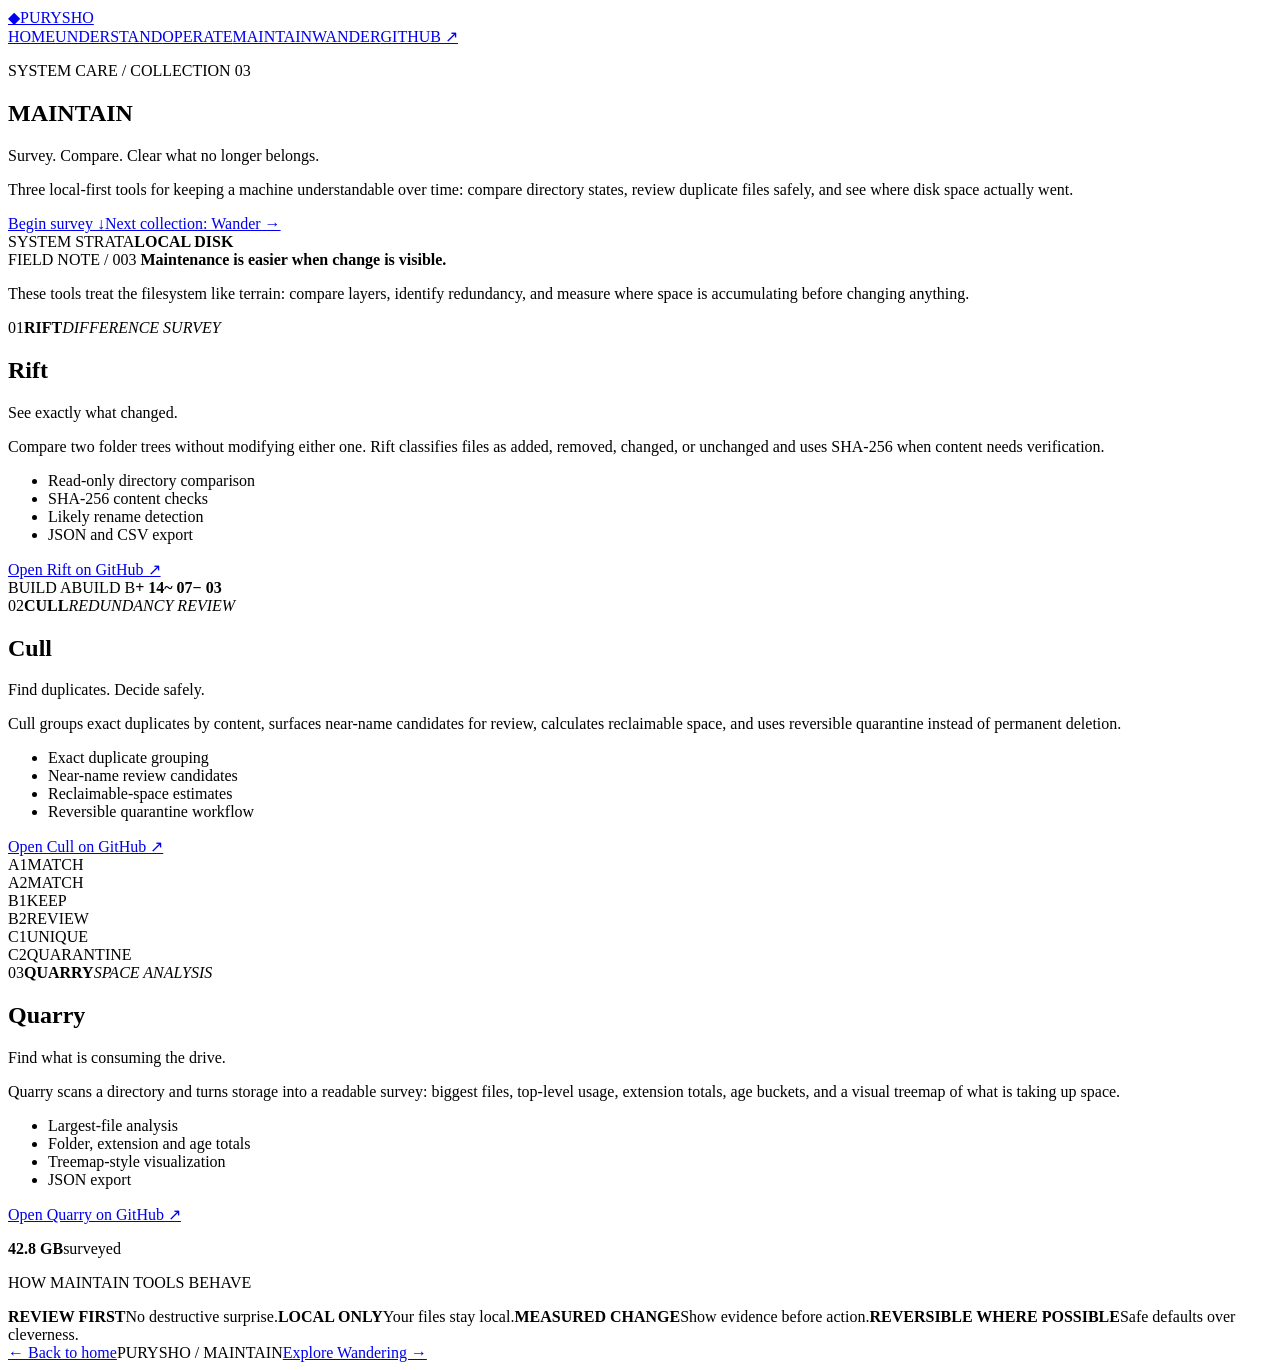
==== maintain/index.html @ 7afb48c5 "Add Maintain collection page" ====
<!doctype html>
<html lang="en">
<head>
<meta charset="utf-8" />
<meta name="viewport" content="width=device-width,initial-scale=1" />
<meta name="theme-color" content="#071008" />
<title>Maintain — Purysho</title>
<meta name="description" content="Maintain — Purysho tools for comparison, cleanup, disk analysis, and long-term system care." />
<link rel="stylesheet" href="style.css" />
</head>
<body>
<header class="survey-nav">
  <a class="brand" href="../"><span class="core">◆</span><span>PURYSHO</span></a>
  <nav aria-label="Primary navigation"><a href="../">HOME</a><a href="../understand/">UNDERSTAND</a><a href="../operate/">OPERATE</a><a class="active" href="./">MAINTAIN</a><a href="../wandering/">WANDER</a><a href="https://github.com/purysho" target="_blank" rel="noopener">GITHUB ↗</a></nav>
</header>

<main>
  <section class="hero">
    <div class="contours" aria-hidden="true"></div>
    <div class="hero-copy">
      <p class="eyebrow">SYSTEM CARE / COLLECTION 03</p>
      <h1>MAINTAIN</h1>
      <p class="subhead">Survey. Compare. Clear what no longer belongs.</p>
      <p class="lede">Three local-first tools for keeping a machine understandable over time: compare directory states, review duplicate files safely, and see where disk space actually went.</p>
      <div class="hero-actions"><a href="#rift">Begin survey ↓</a><a href="../wandering/">Next collection: Wander →</a></div>
    </div>
    <div class="core-sample" aria-label="Layered geological core diagram"><span class="cap">SYSTEM STRATA</span><i></i><i></i><i></i><i></i><i></i><b>LOCAL DISK</b></div>
  </section>

  <section class="field-note">
    <span>FIELD NOTE / 003</span>
    <strong>Maintenance is easier when change is visible.</strong>
    <p>These tools treat the filesystem like terrain: compare layers, identify redundancy, and measure where space is accumulating before changing anything.</p>
  </section>

  <section class="instrument rift" id="rift">
    <div class="meta"><span>01</span><b>RIFT</b><em>DIFFERENCE SURVEY</em></div>
    <div class="copy">
      <h2>Rift</h2><p class="thesis">See exactly what changed.</p>
      <p>Compare two folder trees without modifying either one. Rift classifies files as added, removed, changed, or unchanged and uses SHA-256 when content needs verification.</p>
      <ul><li>Read-only directory comparison</li><li>SHA-256 content checks</li><li>Likely rename detection</li><li>JSON and CSV export</li></ul>
      <a href="https://github.com/purysho/Rift" target="_blank" rel="noopener">Open Rift on GitHub ↗</a>
    </div>
    <div class="visual fault-map" aria-label="Fault line comparison map"><span class="left">BUILD A</span><span class="right">BUILD B</span><i class="fault f1"></i><i class="fault f2"></i><i class="fault f3"></i><b class="tag t1">+ 14</b><b class="tag t2">~ 07</b><b class="tag t3">− 03</b></div>
  </section>

  <section class="instrument cull" id="cull">
    <div class="meta"><span>02</span><b>CULL</b><em>REDUNDANCY REVIEW</em></div>
    <div class="copy">
      <h2>Cull</h2><p class="thesis">Find duplicates. Decide safely.</p>
      <p>Cull groups exact duplicates by content, surfaces near-name candidates for review, calculates reclaimable space, and uses reversible quarantine instead of permanent deletion.</p>
      <ul><li>Exact duplicate grouping</li><li>Near-name review candidates</li><li>Reclaimable-space estimates</li><li>Reversible quarantine workflow</li></ul>
      <a href="https://github.com/purysho/Cull" target="_blank" rel="noopener">Open Cull on GitHub ↗</a>
    </div>
    <div class="visual sample-grid" aria-label="Duplicate sample trays"><div>A1<span>MATCH</span></div><div>A2<span>MATCH</span></div><div>B1<span>KEEP</span></div><div>B2<span>REVIEW</span></div><div>C1<span>UNIQUE</span></div><div>C2<span>QUARANTINE</span></div></div>
  </section>

  <section class="instrument quarry" id="quarry">
    <div class="meta"><span>03</span><b>QUARRY</b><em>SPACE ANALYSIS</em></div>
    <div class="copy">
      <h2>Quarry</h2><p class="thesis">Find what is consuming the drive.</p>
      <p>Quarry scans a directory and turns storage into a readable survey: biggest files, top-level usage, extension totals, age buckets, and a visual treemap of what is taking up space.</p>
      <ul><li>Largest-file analysis</li><li>Folder, extension and age totals</li><li>Treemap-style visualization</li><li>JSON export</li></ul>
      <a href="https://github.com/purysho/Quarry" target="_blank" rel="noopener">Open Quarry on GitHub ↗</a>
    </div>
    <div class="visual bore" aria-label="Disk usage core sample"><div class="meter"><i style="--h:28%"></i><i style="--h:17%"></i><i style="--h:32%"></i><i style="--h:9%"></i><i style="--h:14%"></i></div><p><b>42.8 GB</b><span>surveyed</span></p></div>
  </section>

  <section class="principles"><p class="eyebrow">HOW MAINTAIN TOOLS BEHAVE</p><div><span><b>REVIEW FIRST</b>No destructive surprise.</span><span><b>LOCAL ONLY</b>Your files stay local.</span><span><b>MEASURED CHANGE</b>Show evidence before action.</span><span><b>REVERSIBLE WHERE POSSIBLE</b>Safe defaults over cleverness.</span></div></section>
</main>
<footer><a href="../">← Back to home</a><span>PURYSHO / MAINTAIN</span><a href="../wandering/">Explore Wandering →</a></footer>
<script>const io=new IntersectionObserver(es=>es.forEach(e=>{if(e.isIntersecting){e.target.classList.add('in');io.unobserve(e.target)}}),{threshold:.1});document.querySelectorAll('.instrument,.field-note,.principles').forEach(x=>io.observe(x));</script>
</body>
</html>
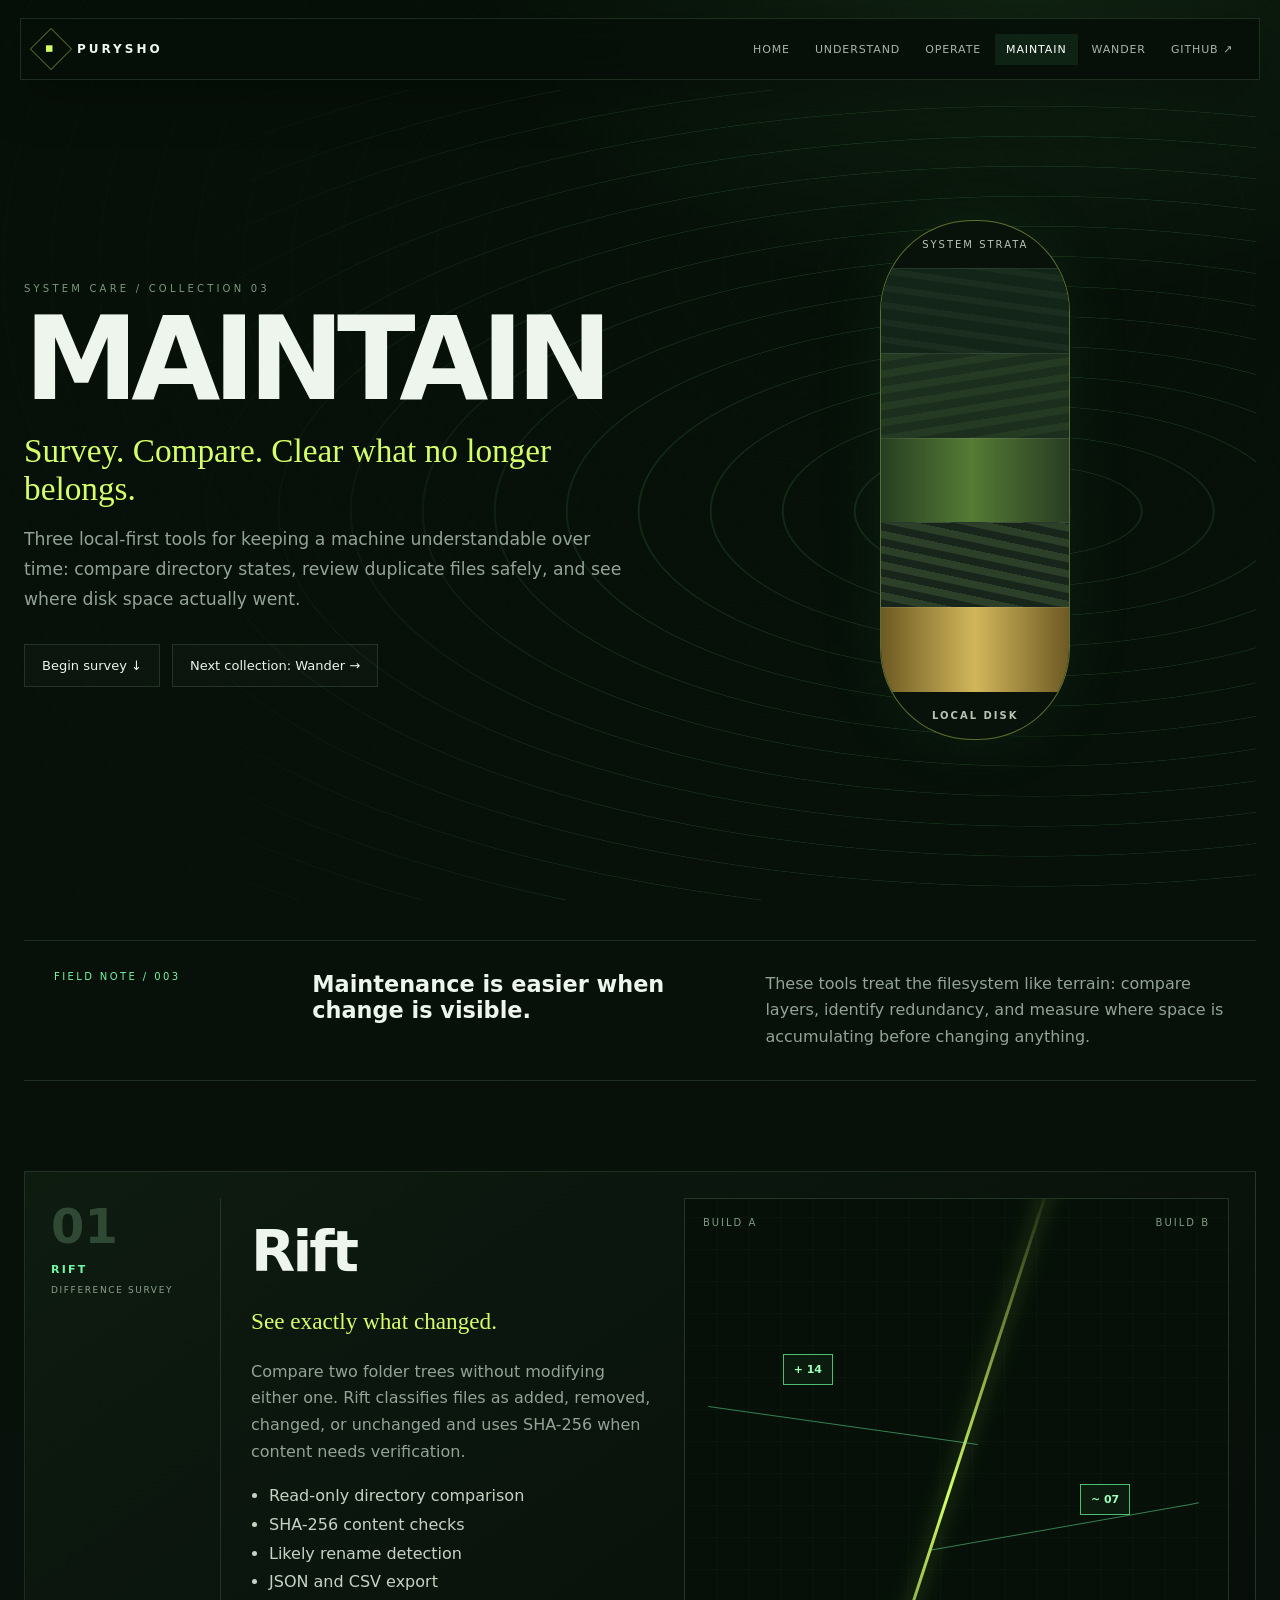
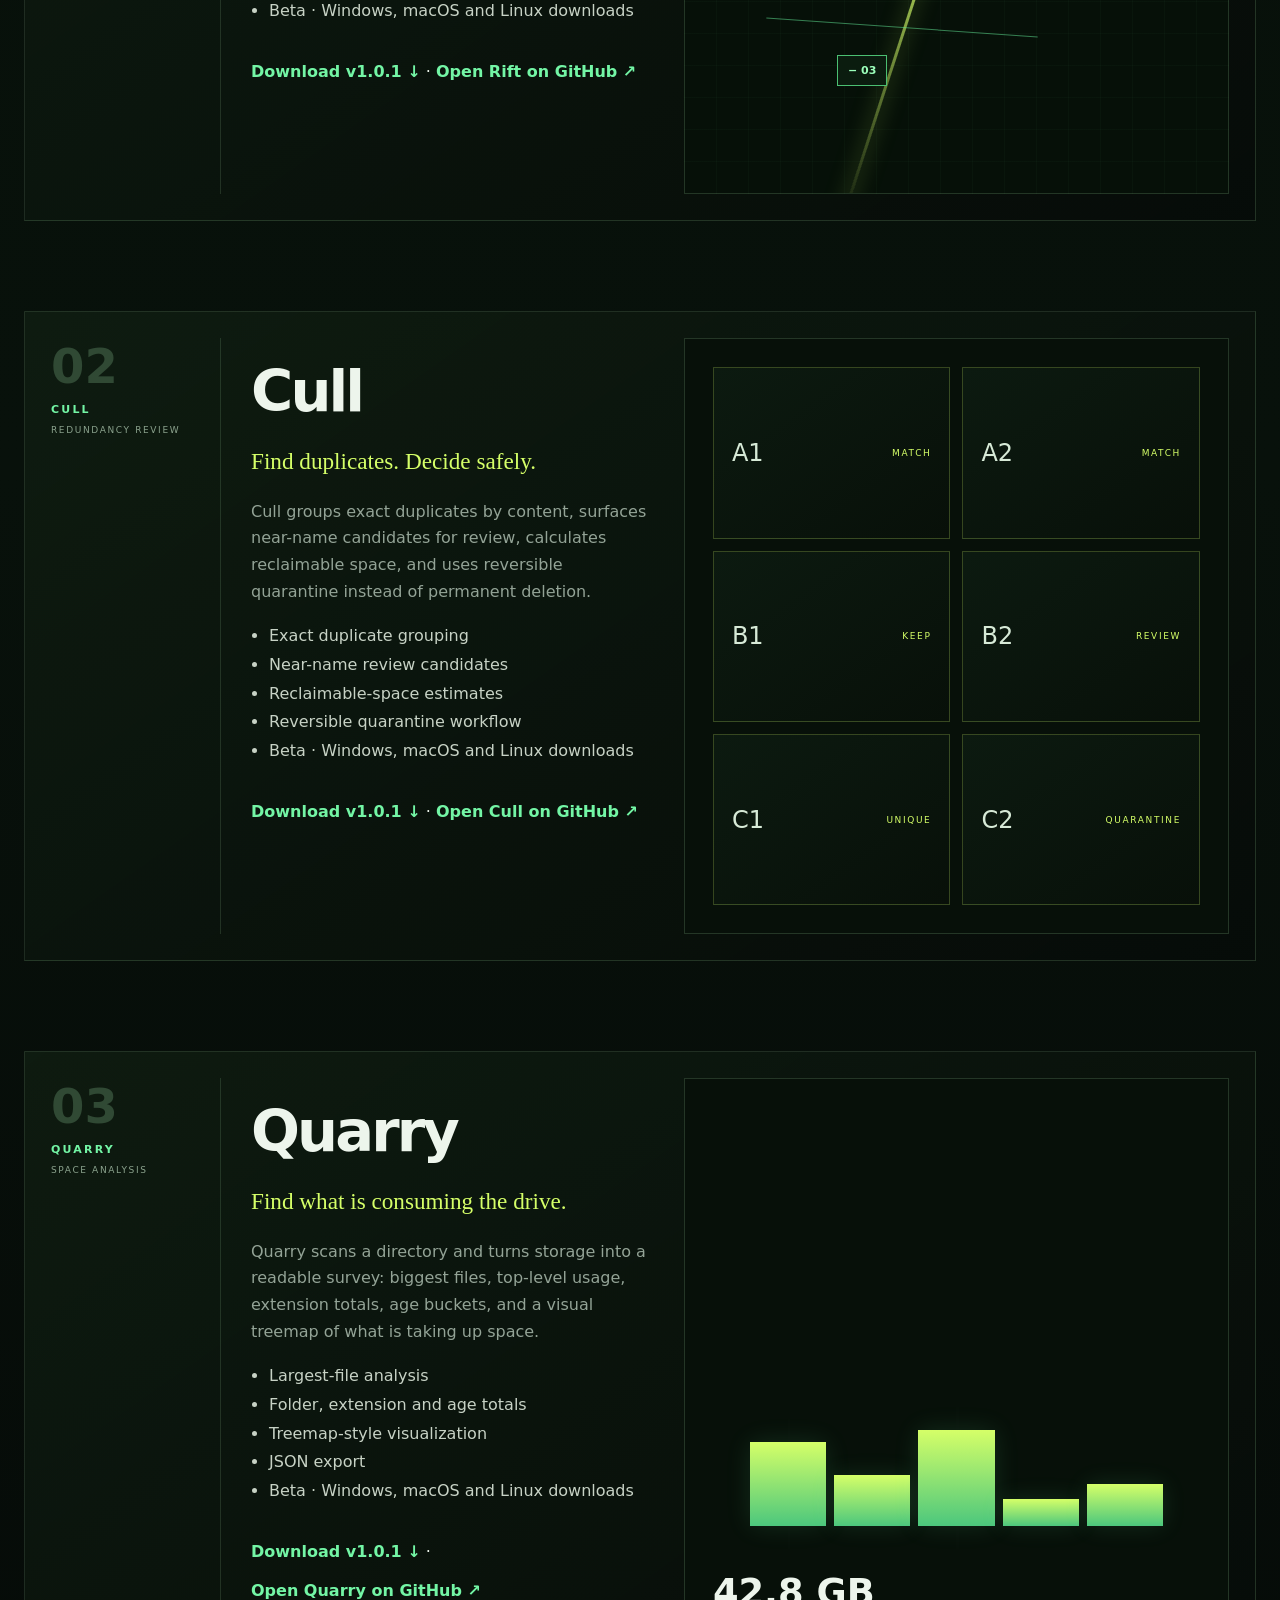
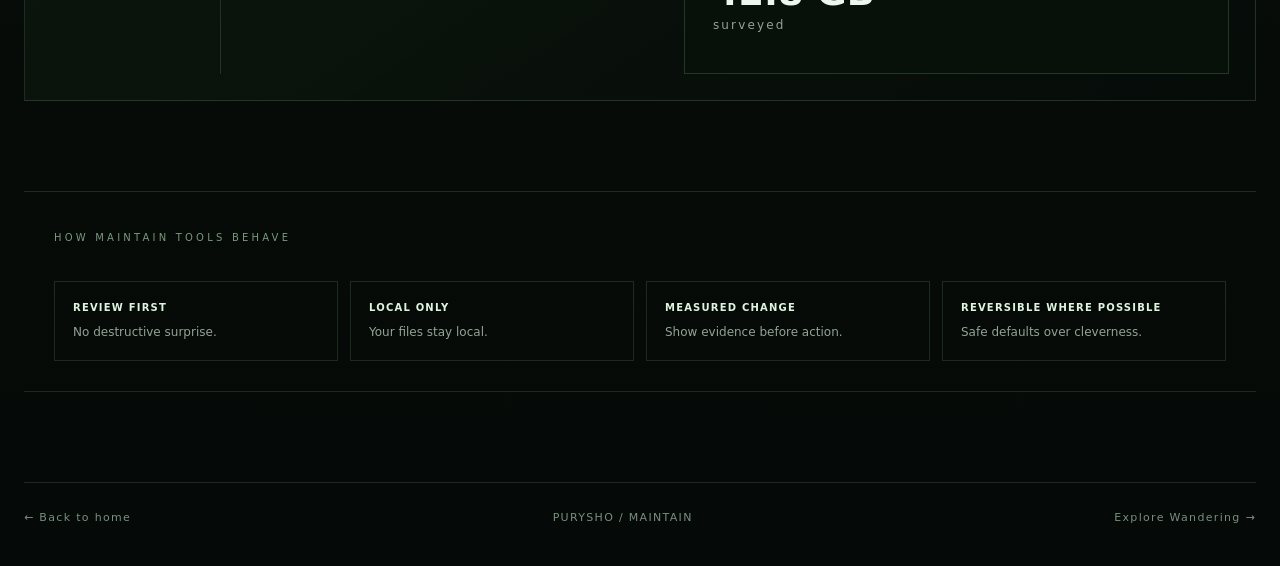
==== commit 54334db2: "Link each tool's latest release, say how mature it is, and add EduBoard Every tool card on Understan" ====
--- a/maintain/index.html
+++ b/maintain/index.html
@@ -38,8 +38,8 @@
     <div class="copy">
       <h2>Rift</h2><p class="thesis">See exactly what changed.</p>
       <p>Compare two folder trees without modifying either one. Rift classifies files as added, removed, changed, or unchanged and uses SHA-256 when content needs verification.</p>
-      <ul><li>Read-only directory comparison</li><li>SHA-256 content checks</li><li>Likely rename detection</li><li>JSON and CSV export</li></ul>
-      <a href="https://github.com/purysho/Rift" target="_blank" rel="noopener">Open Rift on GitHub ↗</a>
+      <ul><li>Read-only directory comparison</li><li>SHA-256 content checks</li><li>Likely rename detection</li><li>JSON and CSV export</li><li>Beta · Windows, macOS and Linux downloads</li></ul>
+      <a href="https://github.com/purysho/Rift/releases/latest" target="_blank" rel="noopener">Download v1.0.1 ↓</a> · <a href="https://github.com/purysho/Rift" target="_blank" rel="noopener">Open Rift on GitHub ↗</a>
     </div>
     <div class="visual fault-map" aria-label="Fault line comparison map"><span class="left">BUILD A</span><span class="right">BUILD B</span><i class="fault f1"></i><i class="fault f2"></i><i class="fault f3"></i><b class="tag t1">+ 14</b><b class="tag t2">~ 07</b><b class="tag t3">− 03</b></div>
   </section>
@@ -49,8 +49,8 @@
     <div class="copy">
       <h2>Cull</h2><p class="thesis">Find duplicates. Decide safely.</p>
       <p>Cull groups exact duplicates by content, surfaces near-name candidates for review, calculates reclaimable space, and uses reversible quarantine instead of permanent deletion.</p>
-      <ul><li>Exact duplicate grouping</li><li>Near-name review candidates</li><li>Reclaimable-space estimates</li><li>Reversible quarantine workflow</li></ul>
-      <a href="https://github.com/purysho/Cull" target="_blank" rel="noopener">Open Cull on GitHub ↗</a>
+      <ul><li>Exact duplicate grouping</li><li>Near-name review candidates</li><li>Reclaimable-space estimates</li><li>Reversible quarantine workflow</li><li>Beta · Windows, macOS and Linux downloads</li></ul>
+      <a href="https://github.com/purysho/Cull/releases/latest" target="_blank" rel="noopener">Download v1.0.1 ↓</a> · <a href="https://github.com/purysho/Cull" target="_blank" rel="noopener">Open Cull on GitHub ↗</a>
     </div>
     <div class="visual sample-grid" aria-label="Duplicate sample trays"><div>A1<span>MATCH</span></div><div>A2<span>MATCH</span></div><div>B1<span>KEEP</span></div><div>B2<span>REVIEW</span></div><div>C1<span>UNIQUE</span></div><div>C2<span>QUARANTINE</span></div></div>
   </section>
@@ -60,8 +60,8 @@
     <div class="copy">
       <h2>Quarry</h2><p class="thesis">Find what is consuming the drive.</p>
       <p>Quarry scans a directory and turns storage into a readable survey: biggest files, top-level usage, extension totals, age buckets, and a visual treemap of what is taking up space.</p>
-      <ul><li>Largest-file analysis</li><li>Folder, extension and age totals</li><li>Treemap-style visualization</li><li>JSON export</li></ul>
-      <a href="https://github.com/purysho/Quarry" target="_blank" rel="noopener">Open Quarry on GitHub ↗</a>
+      <ul><li>Largest-file analysis</li><li>Folder, extension and age totals</li><li>Treemap-style visualization</li><li>JSON export</li><li>Beta · Windows, macOS and Linux downloads</li></ul>
+      <a href="https://github.com/purysho/Quarry/releases/latest" target="_blank" rel="noopener">Download v1.0.1 ↓</a> · <a href="https://github.com/purysho/Quarry" target="_blank" rel="noopener">Open Quarry on GitHub ↗</a>
     </div>
     <div class="visual bore" aria-label="Disk usage core sample"><div class="meter"><i style="--h:28%"></i><i style="--h:17%"></i><i style="--h:32%"></i><i style="--h:9%"></i><i style="--h:14%"></i></div><p><b>42.8 GB</b><span>surveyed</span></p></div>
   </section>
--- a/maintain/style.css
+++ b/maintain/style.css
@@ -0,0 +1 @@
+:root{--bg:#061008;--ink:#0a1510;--text:#edf5ec;--muted:#93a396;--line:rgba(190,255,190,.13);--green:#73f5a5;--lime:#d5ff68;--gold:#d7ae55;--max:1240px}*{box-sizing:border-box}body{margin:0;color:var(--text);background:radial-gradient(900px 500px at 80% 0%,rgba(87,165,88,.12),transparent 60%),linear-gradient(#061008,#08110b 55%,#050907);font-family:Inter,ui-sans-serif,system-ui,-apple-system,BlinkMacSystemFont,"Segoe UI",sans-serif;-webkit-font-smoothing:antialiased}body:before{content:"";position:fixed;inset:0;pointer-events:none;opacity:.17;background-image:repeating-radial-gradient(ellipse at 66% 30%,transparent 0 24px,rgba(154,224,143,.08) 25px 26px,transparent 27px 48px)}a{color:inherit;text-decoration:none}.survey-nav{position:fixed;top:18px;left:50%;transform:translateX(-50%);z-index:50;width:min(var(--max),calc(100% - 38px));min-height:62px;display:flex;align-items:center;justify-content:space-between;gap:20px;padding:10px 15px;border:1px solid var(--line);background:rgba(6,15,9,.88);backdrop-filter:blur(18px);box-shadow:0 18px 50px rgba(0,0,0,.3)}.brand{display:flex;align-items:center;gap:11px;letter-spacing:.25em;font-size:12px;font-weight:800}.core{color:var(--lime);width:30px;height:30px;border:1px solid rgba(213,255,104,.35);display:grid;place-items:center;transform:rotate(45deg)}nav{display:flex;gap:3px;flex-wrap:wrap}nav a{padding:9px 11px;color:#a9b5aa;font-size:11px;letter-spacing:.08em}nav a:hover,nav a.active{color:#fff;background:rgba(115,245,165,.08)}main{width:min(var(--max),calc(100% - 48px));margin:auto}.hero{min-height:100svh;display:grid;grid-template-columns:1.05fr .95fr;align-items:center;gap:50px;padding:130px 0 70px;position:relative}.contours{position:absolute;inset:10% 0 0;pointer-events:none;background:repeating-radial-gradient(ellipse at 82% 52%,transparent 0 34px,rgba(109,215,120,.12) 35px 36px,transparent 37px 72px);mask-image:linear-gradient(90deg,transparent 10%,#000 50%,#000 100%)}.hero-copy{position:relative;z-index:2}.eyebrow{font-size:10px;letter-spacing:.32em;color:#7a997e}.hero h1{font-size:clamp(4.5rem,9vw,8.4rem);line-height:.82;letter-spacing:-.065em;margin:18px 0 0}.subhead{font-family:Georgia,serif;color:var(--lime);font-size:clamp(1.4rem,2.6vw,2.2rem);margin:26px 0 0}.lede{max-width:610px;color:var(--muted);line-height:1.72;font-size:1.08rem}.hero-actions{display:flex;gap:12px;flex-wrap:wrap;margin-top:30px}.hero-actions a{border:1px solid var(--line);padding:13px 17px;background:rgba(255,255,255,.025);font-size:13px}.core-sample{justify-self:center;width:190px;height:520px;border:1px solid rgba(213,255,104,.4);border-radius:92px;background:#09120a;overflow:hidden;display:flex;flex-direction:column;position:relative;box-shadow:0 0 70px rgba(96,207,112,.08)}.core-sample .cap,.core-sample b{padding:18px;text-align:center;font-size:10px;letter-spacing:.2em;color:#b9c5b4}.core-sample i{flex:1;border-top:1px solid rgba(255,255,255,.08)}.core-sample i:nth-of-type(1){background:repeating-linear-gradient(8deg,#132418 0 10px,#1a2d1e 11px 17px)}.core-sample i:nth-of-type(2){background:repeating-linear-gradient(-9deg,#1c2f1e 0 8px,#243a23 9px 16px)}.core-sample i:nth-of-type(3){background:linear-gradient(90deg,#263e22,#557b35 48%,#283d22)}.core-sample i:nth-of-type(4){background:repeating-linear-gradient(12deg,#17251b 0 7px,#2c3f29 8px 15px)}.core-sample i:nth-of-type(5){background:linear-gradient(90deg,#6d5a24,#d1b65a,#6d5a24)}.field-note,.principles{margin:40px 0 90px;border-top:1px solid var(--line);border-bottom:1px solid var(--line);padding:30px;display:grid;grid-template-columns:.65fr 1.2fr 1.3fr;gap:28px;align-items:start}.field-note>span{color:var(--green);font-size:10px;letter-spacing:.24em}.field-note strong{font-size:1.4rem}.field-note p{color:var(--muted);line-height:1.65;margin:0}.instrument{min-height:650px;margin:0 0 90px;padding:26px;border:1px solid var(--line);display:grid;grid-template-columns:170px minmax(0,.85fr) minmax(420px,1.15fr);gap:30px;align-items:stretch;background:linear-gradient(145deg,rgba(16,31,18,.75),rgba(6,11,8,.95));opacity:.45;transform:translateY(24px);transition:.55s}.instrument.in,.field-note.in,.principles.in{opacity:1;transform:none}.meta{border-right:1px solid var(--line);display:flex;flex-direction:column;gap:9px;color:#8ba28d}.meta span{font-size:3rem;color:#304934;font-weight:700}.meta b{font-size:11px;letter-spacing:.2em;color:var(--green)}.meta em{font-style:normal;font-size:9px;letter-spacing:.18em}.copy{padding:20px 0}.copy h2{font-size:3.6rem;letter-spacing:-.05em;margin:0}.thesis{font-family:Georgia,serif;color:var(--lime);font-size:1.45rem}.copy>p:not(.thesis){color:var(--muted);line-height:1.68}.copy ul{padding-left:18px;color:#c7d2c5;line-height:1.8}.copy a{display:inline-block;margin-top:20px;color:var(--green);font-weight:700}.visual{min-height:480px;border:1px solid rgba(183,255,184,.16);background:#071009;position:relative;overflow:hidden}.fault-map{background:repeating-linear-gradient(0deg,transparent 0 31px,rgba(112,230,139,.05) 32px),repeating-linear-gradient(90deg,transparent 0 31px,rgba(112,230,139,.05) 32px),#061008}.fault-map:before{content:"";position:absolute;left:48%;top:-10%;width:3px;height:120%;background:linear-gradient(transparent,var(--lime),transparent);transform:rotate(18deg);box-shadow:0 0 20px rgba(213,255,104,.5)}.fault-map .left,.fault-map .right{position:absolute;top:18px;font-size:10px;letter-spacing:.2em;color:#7d9a82}.fault-map .left{left:18px}.fault-map .right{right:18px}.fault{position:absolute;width:50%;height:1px;background:#66ef9c;opacity:.5}.f1{left:4%;top:38%;transform:rotate(8deg)}.f2{right:5%;top:55%;transform:rotate(-10deg)}.f3{left:15%;top:72%;transform:rotate(4deg)}.tag{position:absolute;background:#0b1c0f;border:1px solid #4bbf72;color:#9cffbb;padding:8px 10px;font-size:11px}.t1{left:18%;top:26%}.t2{right:18%;top:48%}.t3{left:28%;bottom:18%}.sample-grid{display:grid;grid-template-columns:repeat(2,1fr);gap:12px;padding:28px}.sample-grid div{border:1px solid rgba(213,255,104,.22);background:linear-gradient(145deg,#0c1a10,#081009);display:flex;align-items:center;justify-content:space-between;padding:18px;font-size:1.5rem;color:#d7ead7}.sample-grid span{font-size:9px;letter-spacing:.18em;color:var(--lime)}.bore{display:grid;place-items:center}.meter{width:76%;height:300px;display:flex;align-items:end;gap:8px}.meter i{flex:1;height:var(--h);background:linear-gradient(#d5ff68,#4cc77d);box-shadow:0 0 24px rgba(115,245,165,.12)}.bore p{position:absolute;bottom:24px;left:28px}.bore b{font-size:2.3rem;display:block}.bore span{color:var(--muted);font-size:12px;letter-spacing:.18em}.principles{grid-template-columns:1fr}.principles>div{display:grid;grid-template-columns:repeat(4,1fr);gap:12px}.principles span{padding:18px;border:1px solid var(--line);color:var(--muted);font-size:12px;line-height:1.6}.principles b{display:block;color:#dff4df;margin-bottom:7px;font-size:10px;letter-spacing:.12em}footer{width:min(var(--max),calc(100% - 48px));margin:auto;padding:28px 0 42px;border-top:1px solid var(--line);display:flex;justify-content:space-between;color:#78907d;font-size:11px;letter-spacing:.12em}@media(max-width:950px){nav a:not(.active):not(:last-child){display:none}.hero{grid-template-columns:1fr}.core-sample{height:360px}.instrument{grid-template-columns:1fr}.meta{border-right:0;border-bottom:1px solid var(--line);padding-bottom:20px}.visual{min-height:360px}.field-note{grid-template-columns:1fr}.principles>div{grid-template-columns:1fr 1fr}}@media(max-width:560px){main,footer{width:calc(100% - 28px)}.survey-nav{width:calc(100% - 20px)}.brand{letter-spacing:.14em}.hero h1{font-size:4rem}.instrument{padding:18px}.sample-grid{padding:16px}.principles>div{grid-template-columns:1fr}footer{gap:20px;flex-wrap:wrap}}
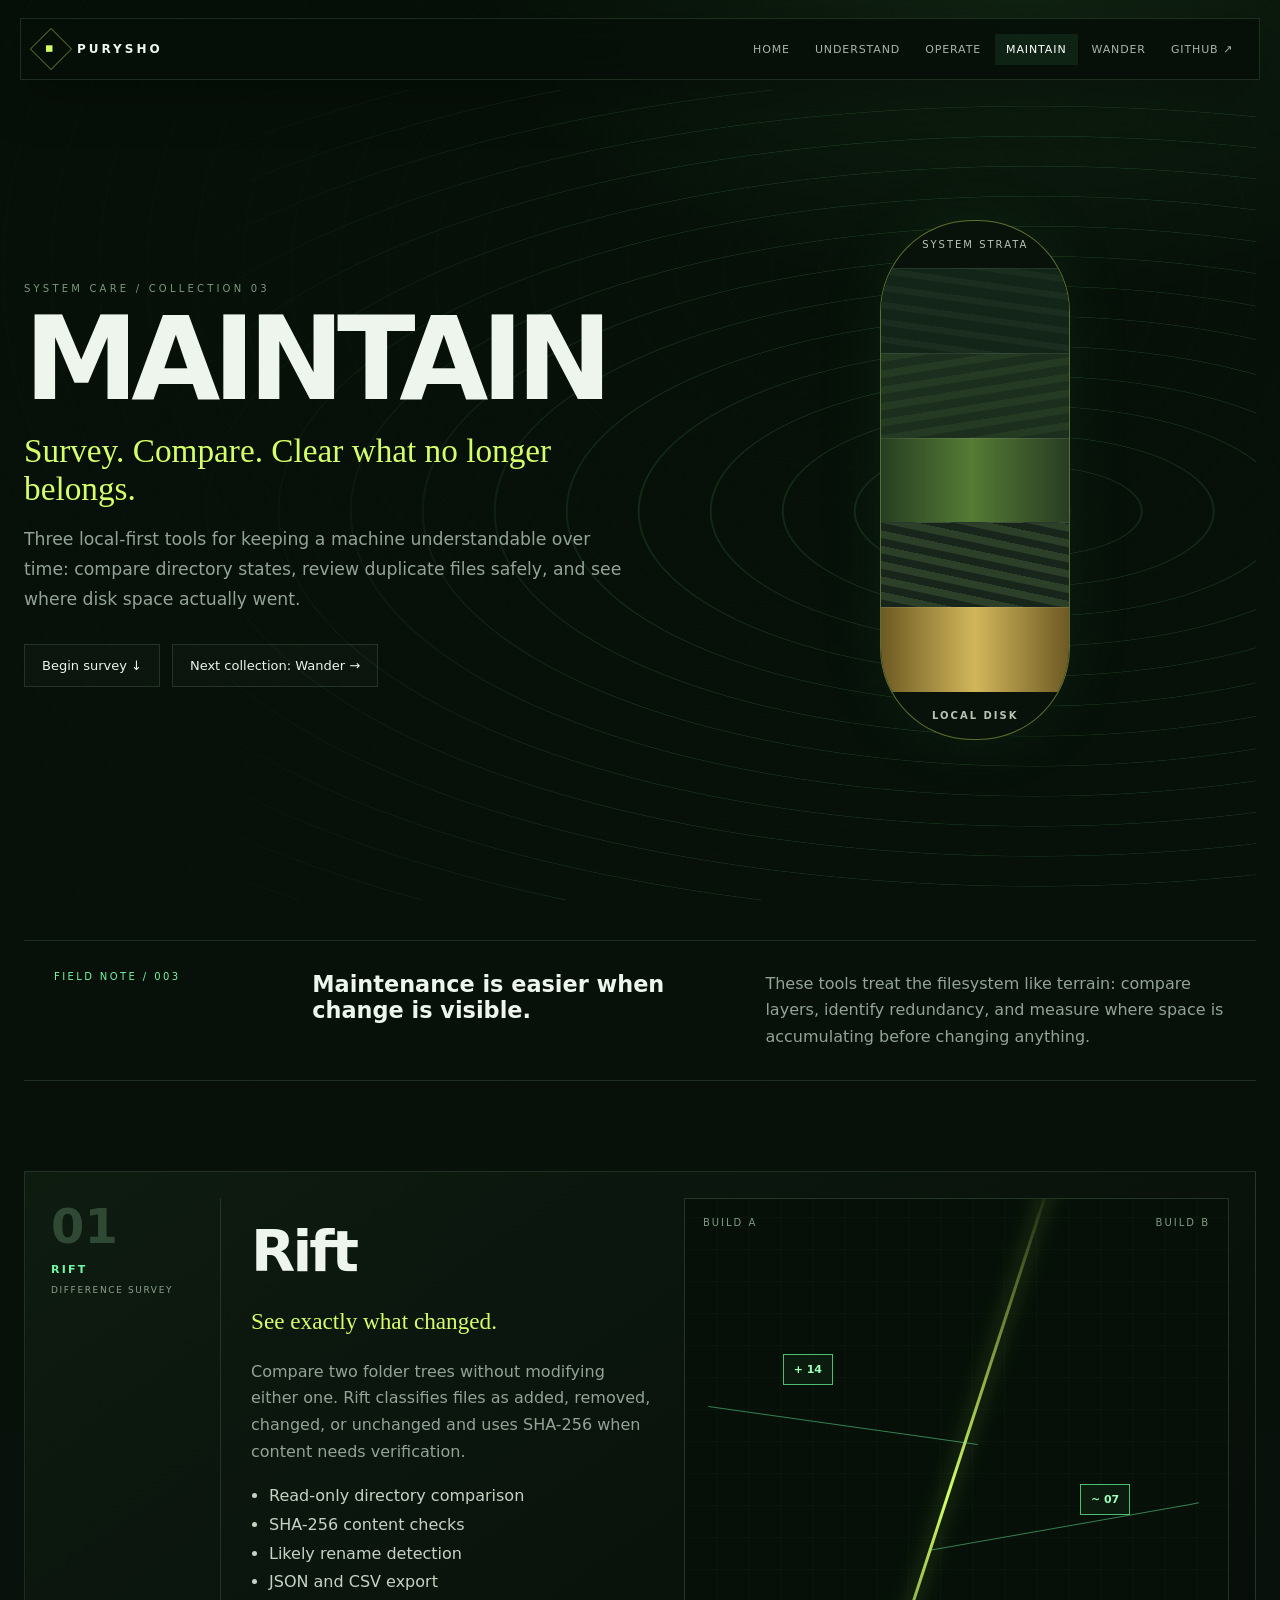
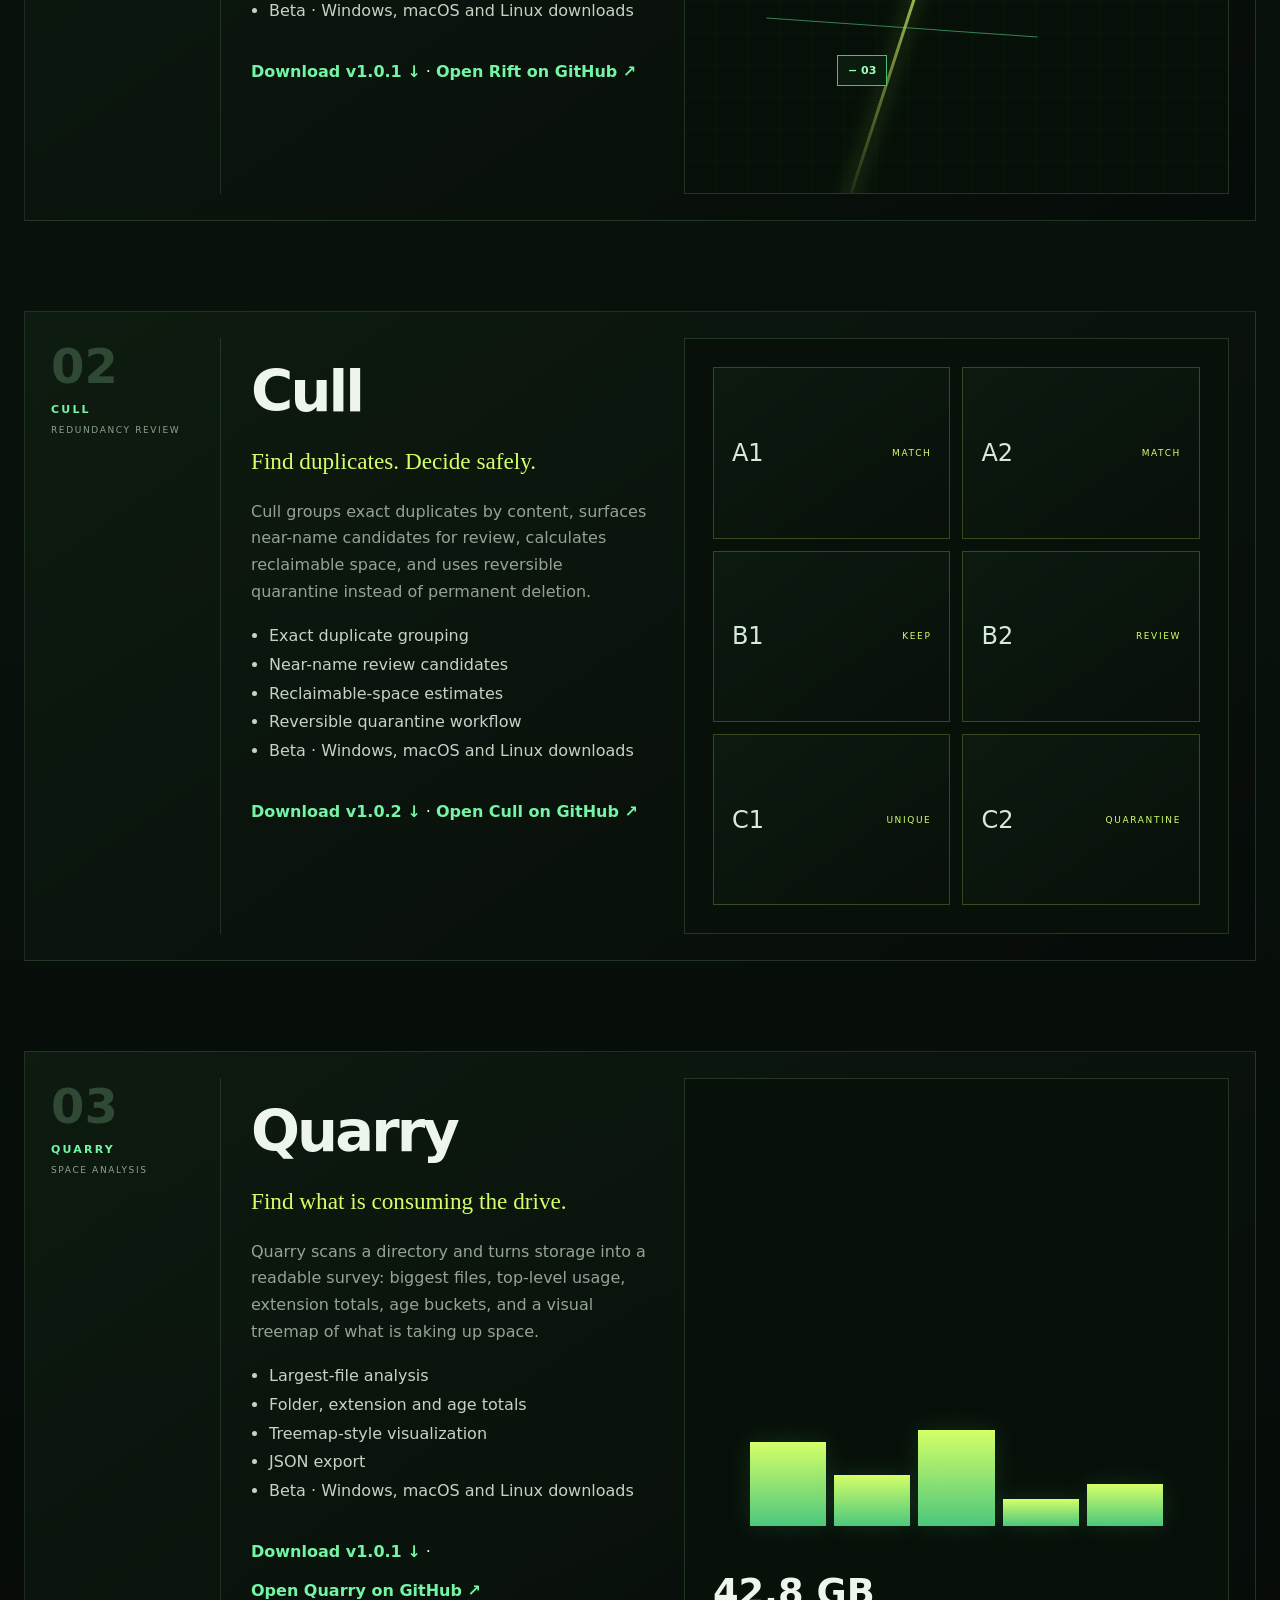
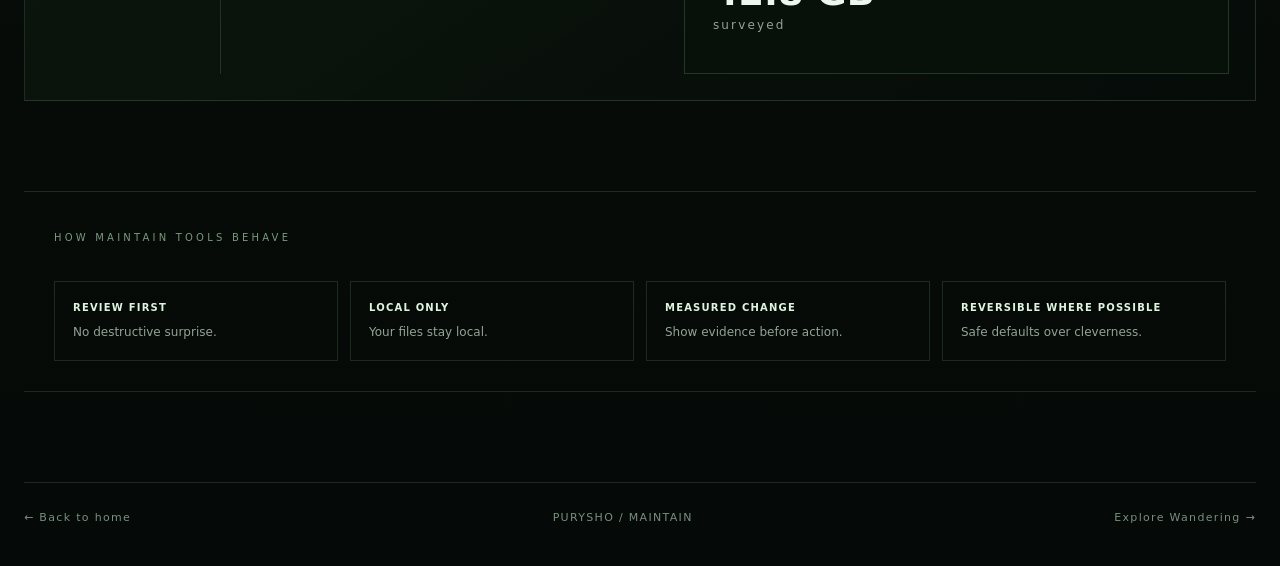
==== commit a4cf6d24: "Show the patch releases that fix bugs in six tools Co-Authored-By: Claude <noreply@anthropic.com> Cl" ====
--- a/maintain/index.html
+++ b/maintain/index.html
@@ -50,7 +50,7 @@
       <h2>Cull</h2><p class="thesis">Find duplicates. Decide safely.</p>
       <p>Cull groups exact duplicates by content, surfaces near-name candidates for review, calculates reclaimable space, and uses reversible quarantine instead of permanent deletion.</p>
       <ul><li>Exact duplicate grouping</li><li>Near-name review candidates</li><li>Reclaimable-space estimates</li><li>Reversible quarantine workflow</li><li>Beta · Windows, macOS and Linux downloads</li></ul>
-      <a href="https://github.com/purysho/Cull/releases/latest" target="_blank" rel="noopener">Download v1.0.1 ↓</a> · <a href="https://github.com/purysho/Cull" target="_blank" rel="noopener">Open Cull on GitHub ↗</a>
+      <a href="https://github.com/purysho/Cull/releases/latest" target="_blank" rel="noopener">Download v1.0.2 ↓</a> · <a href="https://github.com/purysho/Cull" target="_blank" rel="noopener">Open Cull on GitHub ↗</a>
     </div>
     <div class="visual sample-grid" aria-label="Duplicate sample trays"><div>A1<span>MATCH</span></div><div>A2<span>MATCH</span></div><div>B1<span>KEEP</span></div><div>B2<span>REVIEW</span></div><div>C1<span>UNIQUE</span></div><div>C2<span>QUARANTINE</span></div></div>
   </section>
